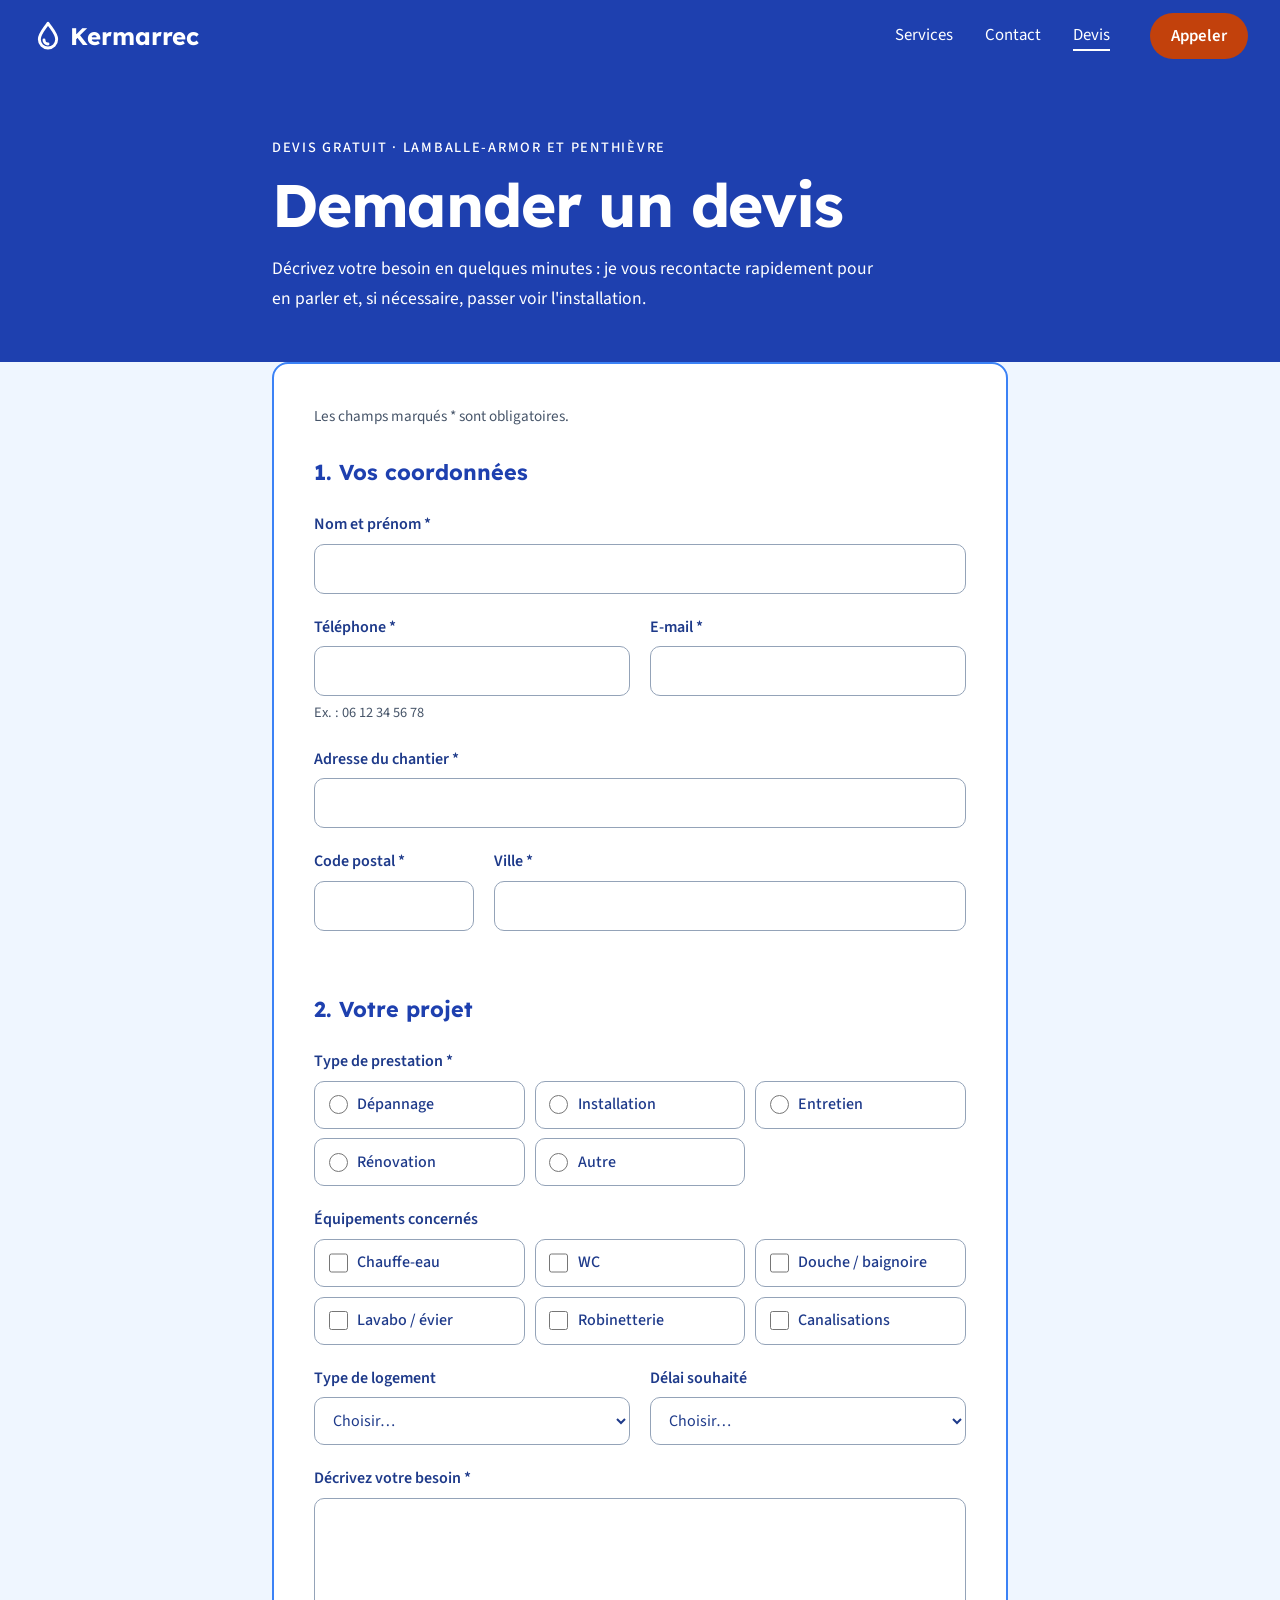
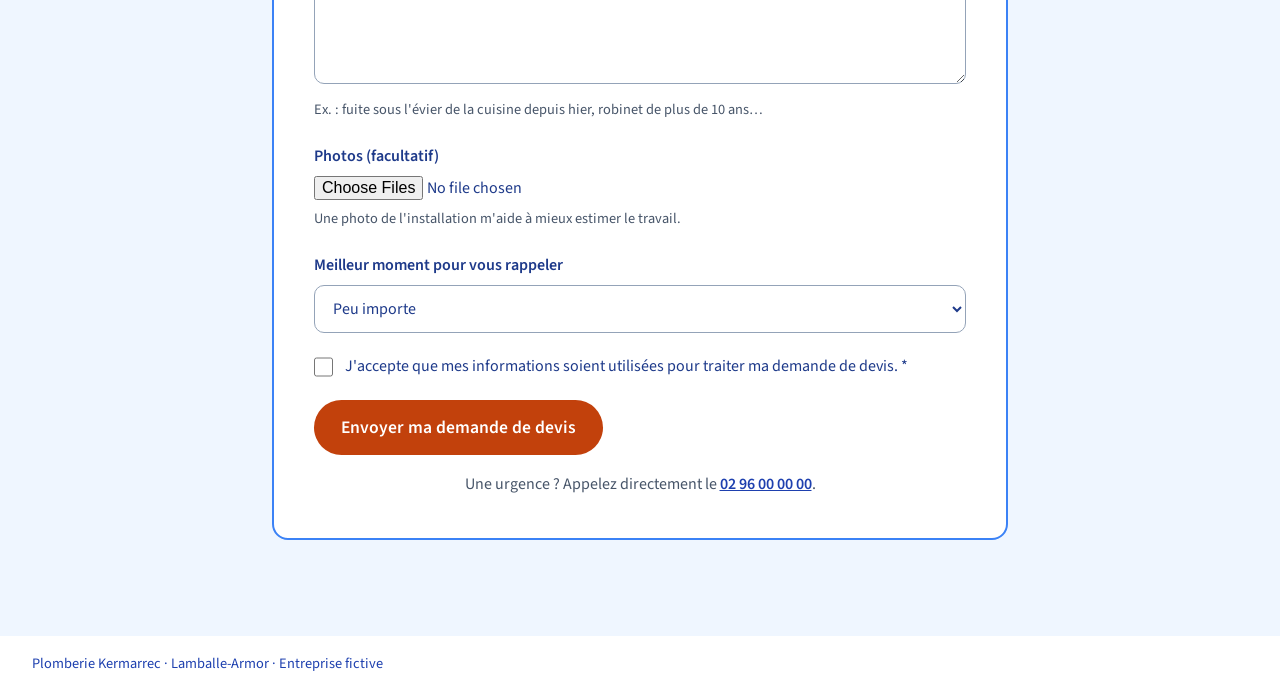
==== devis.html @ b8f8e435 "Ajoute la page « Devis » avec formulaire de demande - Lien « Devis » dans la barre du haut - Bouton " ====
<!DOCTYPE html>
<html lang="fr">
<head>
  <meta charset="UTF-8">
  <meta name="viewport" content="width=device-width, initial-scale=1.0">
  <title>Demande de devis – Plomberie Kermarrec, Lamballe</title>
  <meta name="description" content="Demandez gratuitement votre devis de plomberie à Lamballe : dépannage, installation, entretien, rénovation.">
  <link rel="preconnect" href="https://fonts.googleapis.com">
  <link rel="preconnect" href="https://fonts.gstatic.com" crossorigin>
  <link rel="stylesheet" href="https://fonts.googleapis.com/css2?family=Lexend:wght@500;600;700&family=Source+Sans+3:ital,wght@0,400;0,500;0,600;0,700;1,400&display=swap">
  <link rel="stylesheet" href="style.css">
  <link rel="stylesheet" href="devis.css">
  <script src="devis.js" defer></script>
</head>
<body>
  <header class="topbar">
    <a class="brand" href="index.html" aria-label="Plomberie Kermarrec, retour à l'accueil">
      <svg class="brand__icon" viewBox="0 0 24 24" aria-hidden="true">
        <path d="M12 2.5C9 7 5.5 10.5 5.5 14.5a6.5 6.5 0 0 0 13 0C18.5 10.5 15 7 12 2.5Z"/>
        <path d="M9 15a3 3 0 0 0 3 3"/>
      </svg>
      Kermarrec
    </a>
    <nav class="topbar__nav" aria-label="Navigation principale">
      <a href="index.html#services">Services</a>
      <a href="index.html#contact">Contact</a>
      <a href="devis.html" aria-current="page">Devis</a>
    </nav>
    <a class="pill pill--cta topbar__cta" href="tel:+33296000000">Appeler</a>
  </header>

  <section class="quote-hero">
    <div class="quote-hero__inner">
      <p class="hero__tag">Devis gratuit · Lamballe-Armor et Penthièvre</p>
      <h1>Demander un devis</h1>
      <p class="quote-hero__intro">
        Décrivez votre besoin en quelques minutes : je vous recontacte rapidement pour
        en parler et, si nécessaire, passer voir l'installation.
      </p>
    </div>
  </section>

  <main class="quote">
    <form class="quote__form" id="quote-form" novalidate>
      <p class="quote__legend-note">Les champs marqués <span aria-hidden="true">*</span><span class="sr-only">d'un astérisque</span> sont obligatoires.</p>

      <div class="quote__summary" id="form-errors" role="alert" hidden></div>

      <fieldset class="quote__group">
        <legend>1. Vos coordonnées</legend>

        <div class="field">
          <label for="name">Nom et prénom <span aria-hidden="true">*</span></label>
          <input id="name" name="name" type="text" autocomplete="name" required
                 aria-describedby="name-error">
          <p class="field__error" id="name-error"></p>
        </div>

        <div class="field-row">
          <div class="field">
            <label for="phone">Téléphone <span aria-hidden="true">*</span></label>
            <input id="phone" name="phone" type="tel" autocomplete="tel" inputmode="tel" required
                   pattern="^(?:\+33\s?|0)[1-9](?:[\s.\-]?\d{2}){4}$"
                   aria-describedby="phone-hint phone-error">
            <p class="field__hint" id="phone-hint">Ex. : 06 12 34 56 78</p>
            <p class="field__error" id="phone-error"></p>
          </div>

          <div class="field">
            <label for="email">E-mail <span aria-hidden="true">*</span></label>
            <input id="email" name="email" type="email" autocomplete="email" required
                   aria-describedby="email-error">
            <p class="field__error" id="email-error"></p>
          </div>
        </div>

        <div class="field">
          <label for="address">Adresse du chantier <span aria-hidden="true">*</span></label>
          <input id="address" name="address" type="text" autocomplete="street-address" required
                 aria-describedby="address-error">
          <p class="field__error" id="address-error"></p>
        </div>

        <div class="field-row field-row--postal">
          <div class="field">
            <label for="postal">Code postal <span aria-hidden="true">*</span></label>
            <input id="postal" name="postal" type="text" autocomplete="postal-code" inputmode="numeric"
                   required pattern="^\d{5}$" maxlength="5" aria-describedby="postal-error">
            <p class="field__error" id="postal-error"></p>
          </div>

          <div class="field">
            <label for="city">Ville <span aria-hidden="true">*</span></label>
            <input id="city" name="city" type="text" autocomplete="address-level2" required
                   aria-describedby="city-error">
            <p class="field__error" id="city-error"></p>
          </div>
        </div>
      </fieldset>

      <fieldset class="quote__group">
        <legend>2. Votre projet</legend>

        <fieldset class="field choice" aria-describedby="service-error">
          <legend>Type de prestation <span aria-hidden="true">*</span></legend>
          <div class="choice__grid">
            <label class="choice__item"><input type="radio" name="service" value="depannage" required> Dépannage</label>
            <label class="choice__item"><input type="radio" name="service" value="installation"> Installation</label>
            <label class="choice__item"><input type="radio" name="service" value="entretien"> Entretien</label>
            <label class="choice__item"><input type="radio" name="service" value="renovation"> Rénovation</label>
            <label class="choice__item"><input type="radio" name="service" value="autre"> Autre</label>
          </div>
          <p class="field__error" id="service-error"></p>
        </fieldset>

        <fieldset class="field choice">
          <legend>Équipements concernés</legend>
          <div class="choice__grid">
            <label class="choice__item"><input type="checkbox" name="equipment" value="chauffe-eau"> Chauffe-eau</label>
            <label class="choice__item"><input type="checkbox" name="equipment" value="wc"> WC</label>
            <label class="choice__item"><input type="checkbox" name="equipment" value="douche-baignoire"> Douche / baignoire</label>
            <label class="choice__item"><input type="checkbox" name="equipment" value="lavabo-evier"> Lavabo / évier</label>
            <label class="choice__item"><input type="checkbox" name="equipment" value="robinetterie"> Robinetterie</label>
            <label class="choice__item"><input type="checkbox" name="equipment" value="canalisations"> Canalisations</label>
          </div>
        </fieldset>

        <div class="field-row">
          <div class="field">
            <label for="housing">Type de logement</label>
            <select id="housing" name="housing">
              <option value="">Choisir…</option>
              <option value="maison">Maison</option>
              <option value="appartement">Appartement</option>
              <option value="local-pro">Local professionnel</option>
            </select>
          </div>

          <div class="field">
            <label for="delay">Délai souhaité</label>
            <select id="delay" name="delay">
              <option value="">Choisir…</option>
              <option value="urgent">Urgent (dès que possible)</option>
              <option value="mois">Dans le mois</option>
              <option value="pas-presse">Pas pressé</option>
            </select>
          </div>
        </div>

        <div class="field">
          <label for="message">Décrivez votre besoin <span aria-hidden="true">*</span></label>
          <textarea id="message" name="message" rows="6" required minlength="20"
                    aria-describedby="message-hint message-error"></textarea>
          <p class="field__hint" id="message-hint">Ex. : fuite sous l'évier de la cuisine depuis hier, robinet de plus de 10 ans…</p>
          <p class="field__error" id="message-error"></p>
        </div>

        <div class="field">
          <label for="photos">Photos (facultatif)</label>
          <input id="photos" name="photos" type="file" accept="image/*" multiple
                 aria-describedby="photos-hint">
          <p class="field__hint" id="photos-hint">Une photo de l'installation m'aide à mieux estimer le travail.</p>
        </div>

        <div class="field">
          <label for="callback">Meilleur moment pour vous rappeler</label>
          <select id="callback" name="callback">
            <option value="">Peu importe</option>
            <option value="matin">Le matin</option>
            <option value="midi">Entre midi et deux</option>
            <option value="apres-midi">L'après-midi</option>
            <option value="soir">En fin de journée</option>
          </select>
        </div>
      </fieldset>

      <div class="field">
        <label class="consent">
          <input type="checkbox" name="consent" id="consent" required aria-describedby="consent-error">
          <span>J'accepte que mes informations soient utilisées pour traiter ma demande de devis. <span aria-hidden="true">*</span></span>
        </label>
        <p class="field__error" id="consent-error"></p>
      </div>

      <button class="pill pill--cta quote__submit" type="submit">Envoyer ma demande de devis</button>
      <p class="quote__alt">Une urgence ? Appelez directement le <a href="tel:+33296000000">02 96 00 00 00</a>.</p>
    </form>

    <div class="quote__success" id="quote-success" role="status" tabindex="-1" hidden>
      <svg viewBox="0 0 24 24" aria-hidden="true"><circle cx="12" cy="12" r="10"/><path d="m7.5 12.5 3 3 6-6.5"/></svg>
      <h2>Merci, votre demande est bien prise en compte</h2>
      <p>Je vous recontacte rapidement pour en parler. En cas d'urgence, appelez le <a href="tel:+33296000000">02 96 00 00 00</a>.</p>
      <a class="pill pill--blue" href="index.html">Retour à l'accueil</a>
    </div>
  </main>

  <footer class="footer">
    <p>Plomberie Kermarrec · Lamballe-Armor · Entreprise fictive</p>
  </footer>
</body>
</html>
---- style.css ----
:root {
  --blue: #1e40af;
  --blue-light: #3b82f6;
  --blue-dark: #1e3a8a;
  --orange: #c2410c;
  --orange-dark: #9a3412;
  --bg-soft: #eff6ff;
  --text: #1e3a8a;
  --muted: #475569;
  --white: #ffffff;
  --topbar-h: 4.5rem;
}

* {
  box-sizing: border-box;
  margin: 0;
  padding: 0;
}

html {
  scroll-behavior: smooth;
}

body {
  font-family: "Source Sans 3", system-ui, -apple-system, "Segoe UI", Roboto, sans-serif;
  line-height: 1.7;
  color: var(--text);
  background: var(--white);
}

h1,
h2,
h3 {
  font-family: "Lexend", system-ui, sans-serif;
  font-weight: 700;
  line-height: 1.1;
  letter-spacing: -0.02em;
}

section {
  scroll-margin-top: var(--topbar-h);
}

/* Boutons en pilule */
.pill {
  display: inline-block;
  font-weight: 500;
  font-size: 1.05rem;
  text-decoration: none;
  padding: 0.8rem 1.7rem;
  border-radius: 999px;
  transition: background 0.2s, color 0.2s, transform 0.2s;
}

.pill:hover,
.pill:focus-visible {
  transform: translateY(-2px);
}

/* Bouton d'appel : orange « urgence » */
.pill--cta {
  background: var(--orange);
  color: var(--white);
  font-weight: 600;
}

.pill--cta:hover,
.pill--cta:focus-visible {
  background: var(--orange-dark);
}

.pill--blue {
  background: var(--blue);
  color: var(--white);
}

.pill--blue:hover,
.pill--blue:focus-visible {
  background: var(--blue-dark);
}

a:focus-visible {
  outline: 3px solid var(--text);
  outline-offset: 3px;
}

.topbar a:focus-visible,
.hero a:focus-visible,
.contact a:focus-visible {
  outline-color: var(--white);
}

/* Barre du haut */
.topbar {
  position: sticky;
  top: 0;
  z-index: 10;
  height: var(--topbar-h);
  display: flex;
  align-items: center;
  gap: 1.5rem;
  padding: 0 1rem;
  background: var(--blue);
}

.brand {
  display: flex;
  align-items: center;
  gap: 0.4rem;
  margin-right: auto;
  color: var(--white);
  font-family: "Lexend", system-ui, sans-serif;
  font-size: 1.5rem;
  font-weight: 700;
  text-decoration: none;
}

.brand__icon {
  width: 2rem;
  height: 2rem;
  fill: none;
  stroke: var(--white);
  stroke-width: 2.2;
  stroke-linecap: round;
  stroke-linejoin: round;
}

.topbar__nav {
  display: none;
  gap: 2rem;
}

.topbar__nav a {
  color: var(--white);
  font-size: 1.05rem;
  text-decoration: none;
  border-bottom: 2px solid transparent;
  transition: border-color 0.2s;
}

.topbar__nav a:hover,
.topbar__nav a:focus-visible {
  border-color: var(--white);
}

.topbar__cta {
  padding: 0.55rem 1.3rem;
}

/* Bandeau principal */
.hero {
  background: var(--blue);
  color: var(--white);
  padding: 3rem 1rem;
}

.hero__inner {
  max-width: 60rem;
  margin: 0 auto;
  display: grid;
  gap: 2.5rem;
}

.hero__tag {
  font-size: 0.9rem;
  font-weight: 500;
  text-transform: uppercase;
  letter-spacing: 0.12em;
}

.hero h1 {
  font-size: clamp(2.75rem, 9vw, 5.25rem);
  margin: 0.75rem 0 1.25rem;
}

.hero__intro {
  max-width: 34rem;
  font-size: 1.1rem;
  margin-bottom: 2rem;
}

.hero__actions {
  display: flex;
  flex-wrap: wrap;
  align-items: center;
  gap: 1rem 1.5rem;
}

.hero__arrow {
  display: grid;
  place-items: center;
  width: 3.75rem;
  height: 3.75rem;
  border: 2px solid var(--white);
  border-radius: 50%;
  transition: background 0.2s;
}

.hero__arrow svg {
  width: 1.6rem;
  height: 1.6rem;
  fill: none;
  stroke: var(--white);
  stroke-width: 1.8;
  stroke-linecap: round;
  stroke-linejoin: round;
}

.hero__arrow:hover,
.hero__arrow:focus-visible {
  background: rgba(255, 255, 255, 0.15);
}

/* Vidéo en forme de pilule, contenue dans le bandeau */
.hero__photo {
  position: relative;
  z-index: 1;
  display: block;
  width: 100%;
  max-width: 16rem;
  height: auto;
  aspect-ratio: 9 / 10;
  object-fit: cover;
  margin: 0 auto;
  border-radius: 999px;
}

/* Services */
.services {
  background: var(--bg-soft);
  padding: 4rem 1rem 5rem;
}

.pipe {
  display: none;
}

.services__inner {
  max-width: 60rem;
  margin: 0 auto;
}

.services h2,
.contact h2 {
  font-size: clamp(2.25rem, 6vw, 3.5rem);
}

.services h2 {
  color: var(--blue);
  margin-bottom: 1rem;
}

.services__intro {
  max-width: 36rem;
  font-size: 1.1rem;
  margin-bottom: 2.5rem;
}

.services__list {
  list-style: none;
  display: grid;
  grid-template-columns: repeat(auto-fit, minmax(13rem, 1fr));
  gap: 2.5rem 2rem;
  margin-bottom: 3rem;
}

.card h3 {
  color: var(--blue);
  font-size: 1.6rem;
  margin-bottom: 0.6rem;
}

.card p {
  color: var(--muted);
  font-style: italic;
  font-weight: 400;
  font-size: 1.05rem;
}

/* Case autour de chaque service */
.card {
  position: relative;
  padding: 1.5rem;
  border: 2px solid var(--blue-light);
  border-radius: 16px;
}

/* Avec les animations, la bordure est remplacée par un cadre qui se trace (script.js) */
.anim .card {
  border-color: transparent;
}

.card__frame {
  position: absolute;
  top: -2px;
  left: -2px;
  width: calc(100% + 4px);
  height: calc(100% + 4px);
  overflow: visible;
  pointer-events: none;
}

.card__frame rect {
  fill: none;
  stroke: var(--blue-light);
  stroke-width: 2;
  stroke-dasharray: 1 2;
  stroke-dashoffset: 1.01;
  transition: stroke-dashoffset 1.2s ease-in-out calc(var(--d, 0ms) + 300ms);
}

.card.is-framed .card__frame rect {
  stroke-dashoffset: 0;
}

/* Contact */
.contact {
  position: relative;
  overflow: hidden;
  background: var(--blue);
  color: var(--white);
  padding: 5rem 1rem;
}

.contact__deco {
  position: absolute;
  left: -6rem;
  bottom: -4rem;
  width: 22rem;
  fill: none;
  stroke: var(--white);
  stroke-width: 22;
  stroke-linecap: round;
  opacity: 0.18;
}

.contact__inner {
  position: relative;
  max-width: 60rem;
  margin: 0 auto;
}

.contact h2 {
  margin-bottom: 2.5rem;
}

.contact__grid {
  display: grid;
  grid-template-columns: repeat(auto-fit, minmax(14rem, 1fr));
  gap: 2rem;
  margin-bottom: 3rem;
}

.contact__item h3 {
  font-size: 1.3rem;
  margin-bottom: 0.6rem;
}

.contact__item a {
  color: var(--white);
  font-size: 1.4rem;
  font-weight: 700;
  text-decoration: none;
  border-bottom: 2px solid rgba(255, 255, 255, 0.5);
}

.contact__item a:hover,
.contact__item a:focus-visible {
  border-color: var(--white);
}

.contact address {
  font-style: normal;
  font-size: 1.1rem;
}

.contact__note {
  font-size: 0.95rem;
  margin-top: 0.35rem;
  opacity: 0.9;
}

.contact__hours {
  display: grid;
  grid-template-columns: auto auto;
  justify-content: start;
  gap: 0.25rem 1rem;
}

.contact__hours dt {
  font-weight: 500;
}

/* Pied de page */
.footer {
  padding: 1rem;
  font-size: 0.9rem;
  color: var(--blue);
}

/* Grand écran */
@media (min-width: 48rem) {
  .topbar {
    padding: 0 2rem;
    gap: 2.5rem;
  }

  .topbar__nav {
    display: flex;
  }

  .hero {
    padding: 5rem 2rem;
  }

  .hero__inner {
    grid-template-columns: 1.5fr 1fr;
    align-items: center;
  }

  .hero__photo {
    max-width: 20rem;
    margin: 0 0 0 auto;
  }

  .services {
    padding: 0 2rem 6rem;
  }

  .pipe {
    display: block;
    width: 100%;
    max-width: 60rem;
    height: auto;
    margin: 0 auto 1.5rem;
    fill: none;
    stroke: var(--blue-light);
    stroke-width: 24;
    stroke-linecap: round;
  }

  .contact {
    padding: 6rem 2rem;
  }

  .contact__inner {
    padding-left: 30%;
  }

  .contact__deco {
    left: -4rem;
    top: 50%;
    bottom: auto;
    width: 30rem;
    transform: translateY(-50%);
  }

  .footer {
    padding: 1rem 2rem;
  }
}

/* Animations au défilement (activées par script.js) */
.anim .reveal {
  opacity: 0;
  transition: opacity 0.8s ease, transform 0.8s cubic-bezier(0.2, 0.7, 0.2, 1);
}

.anim .reveal--up {
  transform: translateY(2.5rem);
}

.anim .reveal--left {
  transform: translateX(-3rem);
}

.anim .reveal--zoom {
  transform: translateY(3rem) scale(0.85);
}

.anim .reveal.is-visible {
  opacity: 1;
  transform: none;
}

/* Services : la carte monte, le titre se dévoile de gauche à droite,
   puis la description apparaît */
.anim .reveal--card {
  transform: translateY(3rem);
  transition-duration: 1.2s;
}

.anim .reveal--card h3 {
  clip-path: inset(0 100% 0 0);
  transition: clip-path 0.8s cubic-bezier(0.2, 0.7, 0.2, 1) calc(var(--d, 0ms) + 200ms);
}

.anim .reveal--card p {
  opacity: 0;
  transform: translateY(1rem);
  transition: opacity 0.6s ease calc(var(--d, 0ms) + 500ms),
              transform 0.6s ease calc(var(--d, 0ms) + 500ms);
}

.anim .reveal--card.is-visible h3 {
  clip-path: inset(0 0 0 0);
}

.anim .reveal--card.is-visible p {
  opacity: 1;
  transform: none;
}

/* Le tuyau et la goutte se dessinent au trait */
.anim .pipe path,
.anim .contact__deco path {
  stroke-dasharray: 1 2;
  stroke-dashoffset: 1.01;
}

.anim .contact__deco path {
  transition: stroke-dashoffset 1.8s ease-in-out;
}

/* Le tuyau suit le défilement (script.js) ; petite transition pour lisser */
.anim .pipe path {
  transition: stroke-dashoffset 0.15s linear;
}

.anim .contact__deco.is-visible path {
  stroke-dashoffset: 0;
}

/* Puis la goutte flotte doucement */
.anim .contact__deco.is-visible {
  animation: float 6s ease-in-out 1.8s infinite alternate;
}

@keyframes float {
  to {
    rotate: 8deg;
  }
}

/* La flèche du bandeau rebondit légèrement */
.anim .hero__arrow svg {
  animation: nudge 1.8s ease-in-out infinite;
}

@keyframes nudge {
  50% {
    transform: translateY(4px);
  }
}

@media (prefers-reduced-motion: reduce) {
  html {
    scroll-behavior: auto;
  }

  .pill,
  .hero__arrow,
  .topbar__nav a {
    transition: none;
  }

  .pill:hover,
  .pill:focus-visible {
    transform: none;
  }
}
---- devis.css ----
/* Page « Demande de devis » — s'appuie sur les couleurs et polices de style.css */

.sr-only {
  position: absolute;
  width: 1px;
  height: 1px;
  overflow: hidden;
  clip: rect(0 0 0 0);
  white-space: nowrap;
}

/* Lien de la page en cours dans la barre du haut */
.topbar__nav a[aria-current="page"] {
  border-color: var(--white);
}

/* En-tête de la page */
.quote-hero {
  background: var(--blue);
  color: var(--white);
  padding: 3rem 1rem 4rem;
}

.quote-hero__inner {
  max-width: 46rem;
  margin: 0 auto;
}

.quote-hero h1 {
  font-size: clamp(2.25rem, 7vw, 3.75rem);
  margin: 0.75rem 0 1rem;
}

.quote-hero__intro {
  font-size: 1.1rem;
  max-width: 38rem;
}

/* Zone du formulaire */
.quote {
  background: var(--bg-soft);
  padding: 0 1rem 5rem;
}

.quote__form,
.quote__success {
  position: relative;
  max-width: 46rem;
  margin: -2rem auto 0;
  background: var(--white);
  border: 2px solid var(--blue-light);
  border-radius: 16px;
  padding: 1.5rem;
}

.quote__legend-note {
  color: var(--muted);
  font-size: 0.95rem;
  margin-bottom: 1.5rem;
}

.quote__summary {
  border-left: 4px solid var(--orange);
  background: #fff7ed;
  color: var(--orange-dark);
  font-weight: 600;
  padding: 0.75rem 1rem;
  border-radius: 8px;
  margin-bottom: 1.5rem;
}

/* Groupes de champs */
fieldset {
  border: 0;
  min-width: 0;
}

.quote__group + .quote__group {
  margin-top: 2.5rem;
}

.quote__group > legend {
  font-family: "Lexend", system-ui, sans-serif;
  font-size: 1.35rem;
  font-weight: 700;
  color: var(--blue);
  margin-bottom: 1.25rem;
}

.field {
  margin-bottom: 1.25rem;
}

.field-row {
  display: grid;
  gap: 0 1.25rem;
}

.field label,
.choice > legend {
  display: block;
  font-weight: 600;
  margin-bottom: 0.35rem;
}

.field input[type="text"],
.field input[type="tel"],
.field input[type="email"],
.field select,
.field textarea {
  width: 100%;
  min-height: 3rem;
  font: inherit;
  font-size: 1rem;
  color: var(--text);
  background: var(--white);
  border: 1.5px solid #94a3b8;
  border-radius: 10px;
  padding: 0.65rem 0.85rem;
  transition: border-color 0.2s, box-shadow 0.2s;
}

.field textarea {
  resize: vertical;
}

.field input:focus,
.field select:focus,
.field textarea:focus {
  outline: none;
  border-color: var(--blue);
  box-shadow: 0 0 0 3px rgba(59, 130, 246, 0.35);
}

.field input[type="file"] {
  font: inherit;
  max-width: 100%;
}

.field__hint {
  color: var(--muted);
  font-size: 0.9rem;
  margin-top: 0.3rem;
}

.field__error {
  color: #b91c1c;
  font-size: 0.95rem;
  font-weight: 600;
  margin-top: 0.3rem;
}

.field__error:empty {
  display: none;
}

.field [aria-invalid="true"] {
  border-color: #b91c1c;
}

/* Choix (boutons radio et cases à cocher) en cartes cliquables */
.choice__grid {
  display: grid;
  grid-template-columns: repeat(auto-fill, minmax(10.5rem, 1fr));
  gap: 0.6rem;
}

.field .choice__item {
  display: flex;
  margin: 0;
  align-items: center;
  gap: 0.6rem;
  min-height: 3rem;
  padding: 0.5rem 0.85rem;
  border: 1.5px solid #94a3b8;
  border-radius: 10px;
  font-weight: 500;
  cursor: pointer;
  transition: border-color 0.2s, background 0.2s;
}

.choice__item:hover {
  border-color: var(--blue-light);
}

.choice__item:has(input:checked) {
  border-color: var(--blue);
  background: var(--bg-soft);
}

.choice__item:has(input:focus-visible) {
  box-shadow: 0 0 0 3px rgba(59, 130, 246, 0.35);
}

.choice__item input,
.consent input {
  width: 1.2rem;
  height: 1.2rem;
  flex-shrink: 0;
  accent-color: var(--blue);
}

.choice[aria-invalid="true"] .choice__item {
  border-color: #b91c1c;
}

/* Consentement */
.field .consent {
  display: flex;
  margin: 0;
  align-items: flex-start;
  gap: 0.75rem;
  font-weight: 400;
  cursor: pointer;
}

.consent input {
  margin-top: 0.3rem;
}

/* Envoi */
.quote__submit {
  width: 100%;
  min-height: 3.25rem;
  border: 0;
  font: inherit;
  font-size: 1.1rem;
  font-weight: 600;
  cursor: pointer;
}

.quote__submit:focus-visible {
  outline: 3px solid var(--text);
  outline-offset: 3px;
}

.quote__submit[disabled] {
  opacity: 0.7;
  cursor: progress;
  transform: none;
}

.quote__alt {
  text-align: center;
  color: var(--muted);
  margin-top: 1rem;
}

.quote__alt a,
.quote__success p a {
  color: var(--blue);
  font-weight: 600;
}

/* Message de confirmation */
.quote__success {
  text-align: center;
  padding: 3rem 1.5rem;
}

.quote__success:focus {
  outline: none;
}

.quote__success svg {
  width: 4rem;
  height: 4rem;
  fill: none;
  stroke: var(--blue-light);
  stroke-width: 1.8;
  stroke-linecap: round;
  stroke-linejoin: round;
  margin-bottom: 1rem;
}

.quote__success h2 {
  color: var(--blue);
  font-size: 1.6rem;
  margin-bottom: 0.75rem;
}

.quote__success p {
  margin-bottom: 1.75rem;
}

/* Grand écran */
@media (min-width: 48rem) {
  .quote-hero {
    padding: 4rem 2rem 5rem;
  }

  .quote {
    padding: 0 2rem 6rem;
  }

  .quote__form,
  .quote__success {
    padding: 2.5rem;
  }

  .field-row {
    grid-template-columns: 1fr 1fr;
  }

  .field-row--postal {
    grid-template-columns: 10rem 1fr;
  }

  .quote__submit {
    width: auto;
  }
}

@media (prefers-reduced-motion: reduce) {
  .field input,
  .field select,
  .field textarea,
  .choice__item {
    transition: none;
  }
}
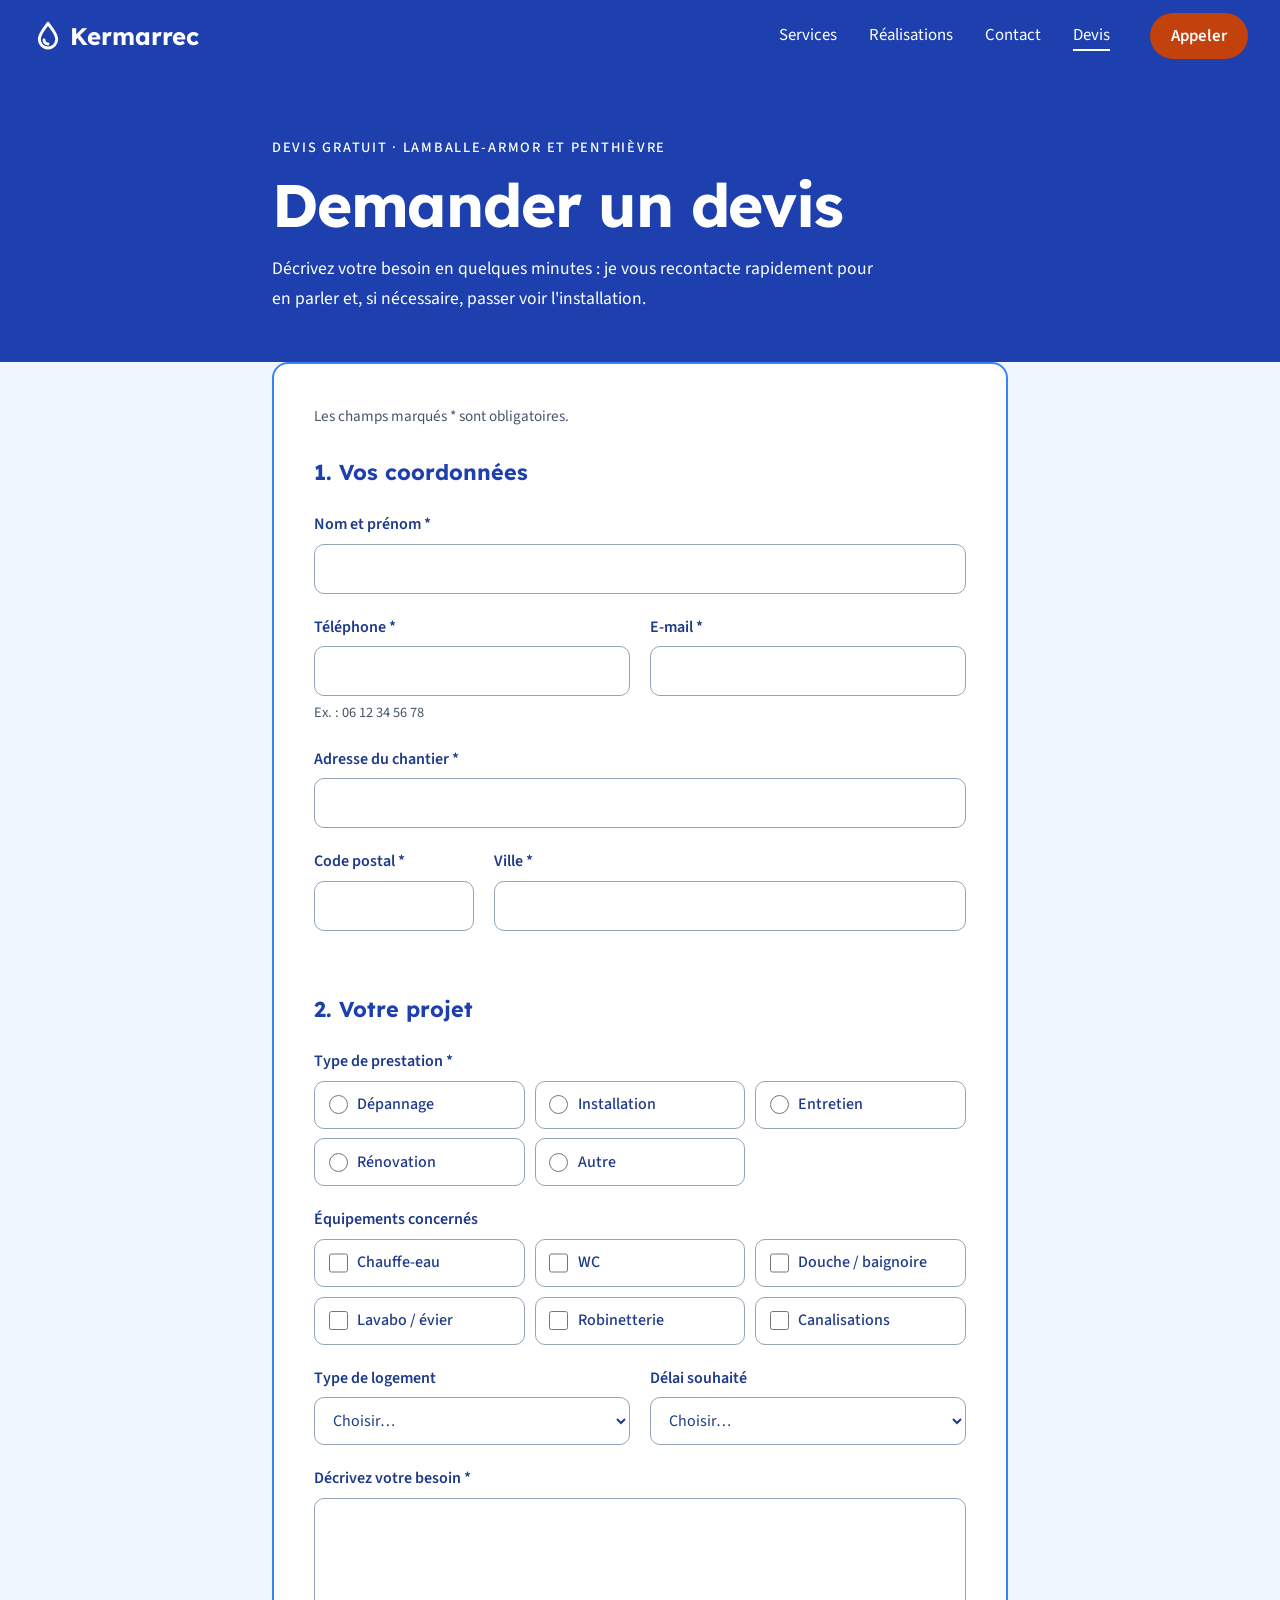
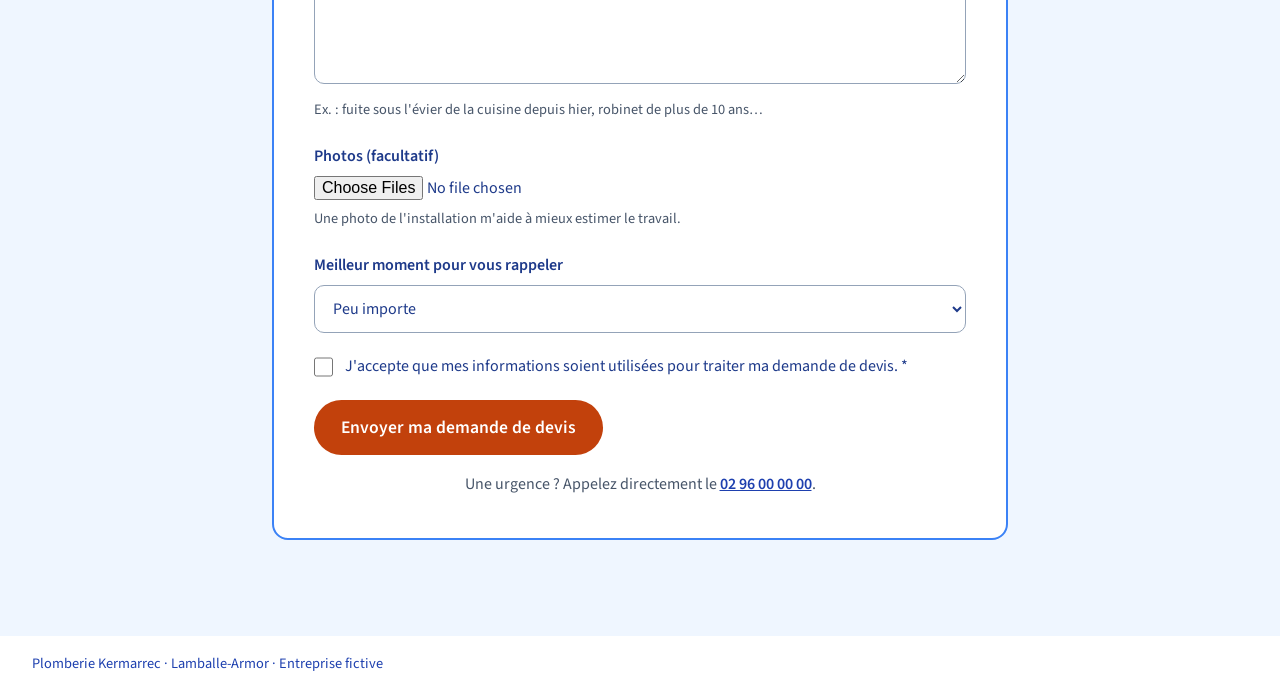
==== commit 3a6c85ff: "Ajoute la page « Nos réalisations » (galerie filtrable avec visionneuse) - 15 chantiers d'illustrati" ====
--- a/devis.html
+++ b/devis.html
@@ -22,7 +22,8 @@
       Kermarrec
     </a>
     <nav class="topbar__nav" aria-label="Navigation principale">
-      <a href="index.html#services">Services</a>
+      <a href="services.html">Services</a>
+      <a href="realisations.html">Réalisations</a>
       <a href="index.html#contact">Contact</a>
       <a href="devis.html" aria-current="page">Devis</a>
     </nav>
--- a/style.css
+++ b/style.css
@@ -69,6 +69,24 @@
   background: var(--orange-dark);
 }
 
+/* Bouton avec icône (téléphone) */
+.pill--icon {
+  display: inline-flex;
+  align-items: center;
+  gap: 0.55rem;
+}
+
+.pill--icon svg {
+  width: 1.15rem;
+  height: 1.15rem;
+  flex-shrink: 0;
+  fill: none;
+  stroke: currentColor;
+  stroke-width: 2;
+  stroke-linecap: round;
+  stroke-linejoin: round;
+}
+
 .pill--blue {
   background: var(--blue);
   color: var(--white);
@@ -77,6 +95,16 @@
 .pill--blue:hover,
 .pill--blue:focus-visible {
   background: var(--blue-dark);
+}
+
+.pill--ghost {
+  color: var(--white);
+  border: 2px solid var(--white);
+}
+
+.pill--ghost:hover,
+.pill--ghost:focus-visible {
+  background: rgba(255, 255, 255, 0.15);
 }
 
 a:focus-visible {
@@ -147,18 +175,46 @@
   padding: 0.55rem 1.3rem;
 }
 
-/* Bandeau principal */
+/* Bandeau principal : photo plein cadre sous un dégradé bleu */
 .hero {
+  position: relative;
+  overflow: hidden;
   background: var(--blue);
   color: var(--white);
-  padding: 3rem 1rem;
+}
+
+.hero__photo {
+  position: absolute;
+  inset: 0;
+  margin: 0;
+}
+
+.hero__photo img {
+  display: block;
+  width: 100%;
+  height: 100%;
+  object-fit: cover;
+  object-position: 20% 30%;
+}
+
+/* Dégradé : bleu plein sous le texte, photo de plus en plus visible vers la droite */
+.hero__photo::after {
+  content: "";
+  position: absolute;
+  inset: 0;
+  background: linear-gradient(180deg, rgba(30, 64, 175, 0.55) 0%, rgba(30, 64, 175, 0.92) 55%, rgba(30, 58, 138, 0.97) 100%);
 }
 
 .hero__inner {
+  position: relative;
+  z-index: 1;
   max-width: 60rem;
   margin: 0 auto;
-  display: grid;
-  gap: 2.5rem;
+  padding: 3rem 1rem 2.5rem;
+}
+
+.hero__content {
+  max-width: 34rem;
 }
 
 .hero__tag {
@@ -169,12 +225,11 @@
 }
 
 .hero h1 {
-  font-size: clamp(2.75rem, 9vw, 5.25rem);
+  font-size: clamp(2.75rem, 9vw, 4.5rem);
   margin: 0.75rem 0 1.25rem;
 }
 
 .hero__intro {
-  max-width: 34rem;
   font-size: 1.1rem;
   margin-bottom: 2rem;
 }
@@ -183,22 +238,33 @@
   display: flex;
   flex-wrap: wrap;
   align-items: center;
-  gap: 1rem 1.5rem;
-}
-
-.hero__arrow {
+  gap: 0.85rem 1rem;
+}
+
+/* Bande d'arguments en bas du bandeau */
+.hero__trust {
+  position: relative;
+  z-index: 1;
+  list-style: none;
   display: grid;
-  place-items: center;
-  width: 3.75rem;
-  height: 3.75rem;
-  border: 2px solid var(--white);
-  border-radius: 50%;
-  transition: background 0.2s;
-}
-
-.hero__arrow svg {
+  gap: 0.9rem;
+  max-width: 60rem;
+  margin: 0 auto;
+  padding: 1.25rem 1rem 1.5rem;
+  border-top: 1px solid rgba(255, 255, 255, 0.2);
+}
+
+.hero__trust li {
+  display: flex;
+  align-items: center;
+  gap: 0.8rem;
+  line-height: 1.3;
+}
+
+.hero__trust svg {
   width: 1.6rem;
   height: 1.6rem;
+  flex-shrink: 0;
   fill: none;
   stroke: var(--white);
   stroke-width: 1.8;
@@ -206,23 +272,101 @@
   stroke-linejoin: round;
 }
 
-.hero__arrow:hover,
-.hero__arrow:focus-visible {
-  background: rgba(255, 255, 255, 0.15);
-}
-
-/* Vidéo en forme de pilule, contenue dans le bandeau */
-.hero__photo {
+.hero__trust span {
+  font-size: 0.95rem;
+  opacity: 0.9;
+}
+
+.hero__trust strong {
+  display: block;
+  font-family: "Lexend", system-ui, sans-serif;
+  font-size: 1.05rem;
+  opacity: 1;
+}
+
+/* Tablette : la photo laisse un peu plus de place au texte */
+@media (min-width: 48rem) and (max-width: 64rem) {
+  .hero .hero__photo {
+    left: 52%;
+  }
+}
+
+/* Fil conducteur : tuyau qui relie toutes les sections (tracé calculé par script.js) */
+main {
   position: relative;
-  z-index: 1;
-  display: block;
-  width: 100%;
-  max-width: 16rem;
-  height: auto;
-  aspect-ratio: 9 / 10;
-  object-fit: cover;
-  margin: 0 auto;
-  border-radius: 999px;
+}
+
+.thread {
+  position: absolute;
+  top: 0;
+  left: 0;
+  display: none;
+  overflow: visible;
+  pointer-events: none;
+}
+
+/* Le tuyau : couches superposées pour un effet de tube arrondi */
+.thread path {
+  fill: none;
+  stroke-linecap: butt;
+  stroke-linejoin: round;
+  stroke-dasharray: 1 2;
+  stroke-dashoffset: var(--draw, 1.01);
+  transition: stroke-dashoffset 0.15s linear;
+}
+
+.thread .thread__probe {
+  visibility: hidden;
+}
+
+.thread .thread__edge {
+  stroke: var(--blue-dark);
+}
+
+.thread .thread__body {
+  stroke: var(--blue-light);
+}
+
+.thread .thread__shine {
+  stroke: #93c5fd;
+}
+
+.thread .thread__glint {
+  stroke: rgba(255, 255, 255, 0.8);
+}
+
+/* Raccords (manchons et collerettes) qui apparaissent quand le tuyau les atteint */
+.thread__fitting {
+  fill: #2563eb;
+  stroke: var(--blue-dark);
+  stroke-width: 1.5;
+  opacity: 0;
+  transform: scale(0.4);
+  transform-box: fill-box;
+  transform-origin: center;
+  transition: opacity 0.3s ease, transform 0.35s cubic-bezier(0.3, 1.6, 0.5, 1);
+}
+
+.thread__fitting.is-on {
+  opacity: 1;
+  transform: none;
+}
+
+@media (prefers-reduced-motion: reduce) {
+  .thread__fitting {
+    transition: none;
+  }
+}
+
+/* Le premier tuyau ne sert plus que d'espace réservé : le fil le remplace */
+.has-thread .pipe path {
+  visibility: hidden;
+}
+
+@media (min-width: 48rem) {
+  .thread {
+    display: block;
+  }
 }
 
 /* Services */
@@ -259,15 +403,63 @@
 .services__list {
   list-style: none;
   display: grid;
-  grid-template-columns: repeat(auto-fit, minmax(13rem, 1fr));
-  gap: 2.5rem 2rem;
+  grid-template-columns: repeat(auto-fill, minmax(17rem, 1fr));
+  gap: 1.75rem;
   margin-bottom: 3rem;
 }
 
 .card h3 {
   color: var(--blue);
-  font-size: 1.6rem;
+  font-size: 1.45rem;
   margin-bottom: 0.6rem;
+}
+
+/* Icône du service dans un carré arrondi */
+.card__icon {
+  display: grid;
+  place-items: center;
+  width: 3.25rem;
+  height: 3.25rem;
+  margin-bottom: 1.25rem;
+  border-radius: 12px;
+  background: var(--bg-soft);
+}
+
+.card__icon svg,
+.card__link svg {
+  fill: none;
+  stroke: currentColor;
+  stroke-width: 2;
+  stroke-linecap: round;
+  stroke-linejoin: round;
+}
+
+.card__icon svg {
+  width: 1.6rem;
+  height: 1.6rem;
+  color: var(--blue);
+}
+
+.card__link {
+  display: inline-flex;
+  align-items: center;
+  gap: 0.4rem;
+  margin-top: auto;
+  padding-top: 1.25rem;
+  color: var(--blue);
+  font-weight: 600;
+  text-decoration: none;
+}
+
+.card__link svg {
+  width: 1.1rem;
+  height: 1.1rem;
+  transition: transform 0.2s;
+}
+
+.card__link:hover svg,
+.card__link:focus-visible svg {
+  transform: translateX(4px);
 }
 
 .card p {
@@ -280,7 +472,11 @@
 /* Case autour de chaque service */
 .card {
   position: relative;
-  padding: 1.5rem;
+  display: flex;
+  flex-direction: column;
+  align-items: flex-start;
+  padding: 1.75rem;
+  background: var(--white);
   border: 2px solid var(--blue-light);
   border-radius: 16px;
 }
@@ -313,13 +509,309 @@
   stroke-dashoffset: 0;
 }
 
+/* Zone d'intervention : carte de la Bretagne */
+.zone {
+  padding: 4rem 1rem 5rem;
+}
+
+.zone__inner {
+  max-width: 60rem;
+  margin: 0 auto;
+  display: grid;
+  gap: 2.5rem;
+  align-items: center;
+}
+
+.zone h2 {
+  color: var(--blue);
+  font-size: clamp(2.25rem, 6vw, 3.5rem);
+  margin-bottom: 1.25rem;
+}
+
+.zone__text p {
+  font-size: 1.1rem;
+  margin-bottom: 1rem;
+}
+
+.zone__legend {
+  list-style: none;
+  margin: 1.5rem 0 2rem;
+  display: grid;
+  gap: 0.5rem;
+  font-weight: 600;
+}
+
+.zone__legend li {
+  display: flex;
+  align-items: center;
+  gap: 0.6rem;
+}
+
+.zone__swatch {
+  width: 1.1rem;
+  height: 1.1rem;
+  border-radius: 4px;
+  flex-shrink: 0;
+}
+
+.zone__swatch--main {
+  background: var(--blue);
+}
+
+.zone__swatch--quote {
+  background: #bfdbfe;
+}
+
+.zone__map {
+  display: block;
+  width: 100%;
+  height: auto;
+  overflow: visible;
+}
+
+.zone__dep {
+  fill: #bfdbfe;
+  stroke: var(--white);
+  stroke-width: 2.5;
+  stroke-linejoin: round;
+}
+
+.zone__dep--22 {
+  fill: var(--blue);
+}
+
+.zone__labels text {
+  fill: var(--blue-dark);
+  font-family: "Source Sans 3", system-ui, sans-serif;
+  font-size: 32px;
+  font-weight: 700;
+  text-anchor: middle;
+}
+
+.zone__labels .zone__label-main {
+  fill: var(--white);
+  font-family: "Lexend", system-ui, sans-serif;
+  font-size: 36px;
+  font-weight: 700;
+}
+
+.zone__pin path {
+  fill: var(--orange);
+  stroke: var(--white);
+  stroke-width: 3;
+}
+
+.zone__pin circle {
+  fill: var(--white);
+}
+
+.zone__pin text {
+  fill: var(--white);
+  font-family: "Lexend", system-ui, sans-serif;
+  font-size: 30px;
+  font-weight: 700;
+  text-anchor: end;
+}
+
+.zone__pulse {
+  fill: none;
+  stroke: var(--orange);
+  stroke-width: 3;
+  opacity: 0;
+  transform-box: fill-box;
+  transform-origin: center;
+}
+
+/* Animation de la carte au défilement (activée par script.js) :
+   les départements apparaissent un par un, puis les Côtes-d'Armor
+   se colorent et l'épingle de Lamballe tombe en place. */
+.anim .zone__dep {
+  opacity: 0;
+  transform: translateY(30px) scale(0.92);
+  transform-box: fill-box;
+  transform-origin: center;
+  transition: opacity 0.7s ease, transform 0.7s cubic-bezier(0.2, 0.7, 0.2, 1), fill 0.8s ease;
+}
+
+.anim .zone__dep--29 { transition-delay: 0s; }
+.anim .zone__dep--56 { transition-delay: 0.15s; }
+.anim .zone__dep--35 { transition-delay: 0.3s; }
+
+.anim .zone__dep--22 {
+  fill: #bfdbfe;
+  transition-delay: 0.45s, 0.45s, 1.1s;
+}
+
+.anim .zone__map.is-visible .zone__dep {
+  opacity: 1;
+  transform: none;
+}
+
+.anim .zone__map.is-visible .zone__dep--22 {
+  fill: var(--blue);
+  transform: scale(1.03);
+}
+
+.anim .zone__labels,
+.anim .zone__pin {
+  opacity: 0;
+  transition: opacity 0.6s ease 1.5s;
+}
+
+.anim .zone__pin {
+  transform: translateY(-60px);
+  transition: opacity 0.4s ease 1.6s, transform 0.6s cubic-bezier(0.3, 1.5, 0.5, 1) 1.6s;
+}
+
+.anim .zone__map.is-visible .zone__labels,
+.anim .zone__map.is-visible .zone__pin {
+  opacity: 1;
+  transform: none;
+}
+
+.anim .zone__map.is-visible .zone__pulse {
+  animation: zone-pulse 2.2s ease-out 2.3s infinite;
+}
+
+@keyframes zone-pulse {
+  0% {
+    opacity: 0.9;
+    transform: scale(0.6);
+  }
+
+  100% {
+    opacity: 0;
+    transform: scale(3.3);
+  }
+}
+
+/* Avis clients */
+.reviews {
+  background: var(--bg-soft);
+  padding: 4rem 1rem 5rem;
+}
+
+.reviews__inner {
+  max-width: 60rem;
+  margin: 0 auto;
+}
+
+.reviews__head {
+  text-align: center;
+  margin-bottom: 2.5rem;
+}
+
+.reviews__tag {
+  display: inline-flex;
+  align-items: center;
+  gap: 0.6rem;
+  color: var(--orange);
+  font-size: 0.9rem;
+  font-weight: 700;
+  letter-spacing: 0.12em;
+  text-transform: uppercase;
+}
+
+.reviews__tag::before {
+  content: "";
+  width: 1.75rem;
+  height: 2px;
+  background: currentColor;
+}
+
+.reviews h2 {
+  color: var(--blue);
+  font-size: clamp(2.25rem, 6vw, 3.5rem);
+  margin: 0.5rem 0 0.75rem;
+}
+
+.reviews__intro {
+  color: var(--muted);
+  font-size: 1.1rem;
+}
+
+.reviews__list {
+  list-style: none;
+  display: grid;
+  grid-template-columns: repeat(auto-fit, minmax(16rem, 1fr));
+  gap: 1.75rem;
+}
+
+.review figure {
+  height: 100%;
+  display: flex;
+  flex-direction: column;
+  align-items: center;
+  text-align: center;
+  padding: 2rem 1.75rem;
+  background: var(--white);
+  border: 2px solid var(--blue-light);
+  border-radius: 16px;
+}
+
+/* Au survol, l'avis ressort légèrement */
+.review figure {
+  transition: transform 0.25s ease, box-shadow 0.25s ease, border-color 0.25s ease;
+}
+
+@media (hover: hover) {
+  .review:hover figure {
+    transform: translateY(-6px);
+    border-color: var(--blue);
+    box-shadow: 0 16px 32px rgba(30, 64, 175, 0.16);
+  }
+}
+
+@media (prefers-reduced-motion: reduce) {
+  .review:hover figure {
+    transform: none;
+  }
+}
+
+.review__stars {
+  display: flex;
+  gap: 0.2rem;
+  margin-bottom: 1.25rem;
+}
+
+.review__stars svg {
+  width: 1.2rem;
+  height: 1.2rem;
+  fill: var(--orange);
+}
+
+.review blockquote {
+  flex-grow: 1;
+  margin-bottom: 1.5rem;
+}
+
+.review blockquote p {
+  font-size: 1.1rem;
+  font-style: italic;
+  line-height: 1.65;
+}
+
+.review figcaption strong {
+  display: block;
+  font-family: "Lexend", system-ui, sans-serif;
+  font-size: 1.05rem;
+  color: var(--blue);
+}
+
+.review figcaption span {
+  display: block;
+  margin-top: 0.2rem;
+  color: var(--muted);
+  font-size: 0.95rem;
+}
+
 /* Contact */
 .contact {
   position: relative;
   overflow: hidden;
   background: var(--blue);
   color: var(--white);
-  padding: 5rem 1rem;
+  padding: 3.5rem 1rem;
 }
 
 .contact__deco {
@@ -341,54 +833,115 @@
 }
 
 .contact h2 {
-  margin-bottom: 2.5rem;
-}
-
-.contact__grid {
+  font-size: clamp(2rem, 5vw, 2.75rem);
+  margin-bottom: 1.75rem;
+}
+
+/* Coordonnées en cartes : icône ronde, intitulé, valeur */
+.contact__layout {
   display: grid;
-  grid-template-columns: repeat(auto-fit, minmax(14rem, 1fr));
-  gap: 2rem;
-  margin-bottom: 3rem;
-}
-
-.contact__item h3 {
-  font-size: 1.3rem;
-  margin-bottom: 0.6rem;
-}
-
-.contact__item a {
+  gap: 1rem;
+  margin-bottom: 2rem;
+}
+
+.contact__list {
+  list-style: none;
+  display: grid;
+  gap: 0.75rem;
+}
+
+.contact__card {
+  display: flex;
+  align-items: center;
+  gap: 1rem;
+  padding: 1rem 1.15rem;
+  background: rgba(255, 255, 255, 0.08);
+  border: 1px solid rgba(255, 255, 255, 0.2);
+  border-radius: 16px;
+}
+
+.contact__icon {
+  display: grid;
+  place-items: center;
+  width: 3rem;
+  height: 3rem;
+  flex-shrink: 0;
+  border-radius: 50%;
+  background: rgba(255, 255, 255, 0.14);
+}
+
+.contact__icon svg {
+  width: 1.35rem;
+  height: 1.35rem;
+  fill: none;
+  stroke: var(--white);
+  stroke-width: 2;
+  stroke-linecap: round;
+  stroke-linejoin: round;
+}
+
+.contact__body {
+  min-width: 0;
+}
+
+.contact__card h3 {
+  font-size: 1rem;
+  margin-bottom: 0.2rem;
+}
+
+.contact__card h3 span {
+  font-family: "Source Sans 3", system-ui, sans-serif;
+  font-weight: 500;
+  opacity: 0.8;
+}
+
+.contact__value {
+  display: block;
   color: var(--white);
-  font-size: 1.4rem;
-  font-weight: 700;
+  font-size: 1.1rem;
+  font-style: normal;
+  line-height: 1.45;
   text-decoration: none;
-  border-bottom: 2px solid rgba(255, 255, 255, 0.5);
-}
-
-.contact__item a:hover,
-.contact__item a:focus-visible {
-  border-color: var(--white);
-}
-
-.contact address {
-  font-style: normal;
-  font-size: 1.1rem;
+  overflow-wrap: anywhere;
+}
+
+a.contact__value {
+  font-weight: 600;
 }
 
 .contact__note {
+  margin-top: 0.15rem;
   font-size: 0.95rem;
-  margin-top: 0.35rem;
-  opacity: 0.9;
-}
-
-.contact__hours {
-  display: grid;
-  grid-template-columns: auto auto;
-  justify-content: start;
-  gap: 0.25rem 1rem;
-}
-
-.contact__hours dt {
-  font-weight: 500;
+  opacity: 0.8;
+}
+
+a.contact__value:hover,
+a.contact__value:focus-visible {
+  text-decoration: underline;
+}
+
+/* Petit plan d'accès */
+.contact__map {
+  display: flex;
+  flex-direction: column;
+  gap: 0.5rem;
+}
+
+.contact__map iframe {
+  display: block;
+  width: 100%;
+  height: 14rem;
+  flex-grow: 1;
+  border: 1px solid rgba(255, 255, 255, 0.2);
+  border-radius: 16px;
+  background: var(--bg-soft);
+}
+
+.contact__maplink {
+  align-self: flex-start;
+  color: var(--white);
+  font-size: 0.95rem;
+  font-weight: 600;
 }
 
 /* Pied de page */
@@ -409,18 +962,50 @@
     display: flex;
   }
 
-  .hero {
-    padding: 5rem 2rem;
-  }
-
   .hero__inner {
+    padding: 5.5rem 2rem 4.5rem;
+  }
+
+  .hero h1 {
+    font-size: clamp(3rem, 6vw, 4.5rem);
+  }
+
+  /* Sur grand écran, la photo occupe la droite du bandeau jusqu'au bord
+     et se fond dans le bleu côté texte (le plombier reste bien visible). */
+  .hero__photo {
+    left: 40%;
+  }
+
+  .hero__photo::after {
+    background:
+      linear-gradient(0deg, rgba(30, 58, 138, 0.85) 0%, rgba(30, 58, 138, 0) 28%),
+      linear-gradient(90deg, rgb(30, 64, 175) 0%, rgba(30, 64, 175, 0.55) 22%, rgba(30, 64, 175, 0) 50%);
+  }
+
+  .hero__photo img {
+    object-position: 0% 30%;
+  }
+
+  .hero__trust {
+    grid-template-columns: repeat(3, 1fr);
+    padding: 1.4rem 2rem 1.6rem;
+  }
+
+  .zone {
+    padding: 5rem 2rem 6rem;
+  }
+
+  .reviews {
+    padding: 5rem 2rem 6rem;
+  }
+
+  .zone__inner {
     grid-template-columns: 1.5fr 1fr;
-    align-items: center;
-  }
-
-  .hero__photo {
-    max-width: 20rem;
-    margin: 0 0 0 auto;
+    gap: 3rem;
+  }
+
+  .zone__map {
+    order: -1;
   }
 
   .services {
@@ -440,18 +1025,23 @@
   }
 
   .contact {
-    padding: 6rem 2rem;
+    padding: 4rem 2rem;
   }
 
   .contact__inner {
-    padding-left: 30%;
+    padding-left: 22%;
+  }
+
+  .contact__layout {
+    grid-template-columns: 1.3fr 1fr;
+    gap: 1.25rem;
   }
 
   .contact__deco {
     left: -4rem;
     top: 50%;
     bottom: auto;
-    width: 30rem;
+    width: 24rem;
     transform: translateY(-50%);
   }
 
@@ -476,6 +1066,12 @@
 
 .anim .reveal--zoom {
   transform: translateY(3rem) scale(0.85);
+}
+
+/* Photo du bandeau : fondu avec léger zoom arrière */
+.anim .reveal--fade {
+  transform: scale(1.06);
+  transition-duration: 1.2s;
 }
 
 .anim .reveal.is-visible {
@@ -542,24 +1138,12 @@
   }
 }
 
-/* La flèche du bandeau rebondit légèrement */
-.anim .hero__arrow svg {
-  animation: nudge 1.8s ease-in-out infinite;
-}
-
-@keyframes nudge {
-  50% {
-    transform: translateY(4px);
-  }
-}
-
 @media (prefers-reduced-motion: reduce) {
   html {
     scroll-behavior: auto;
   }
 
   .pill,
-  .hero__arrow,
   .topbar__nav a {
     transition: none;
   }
